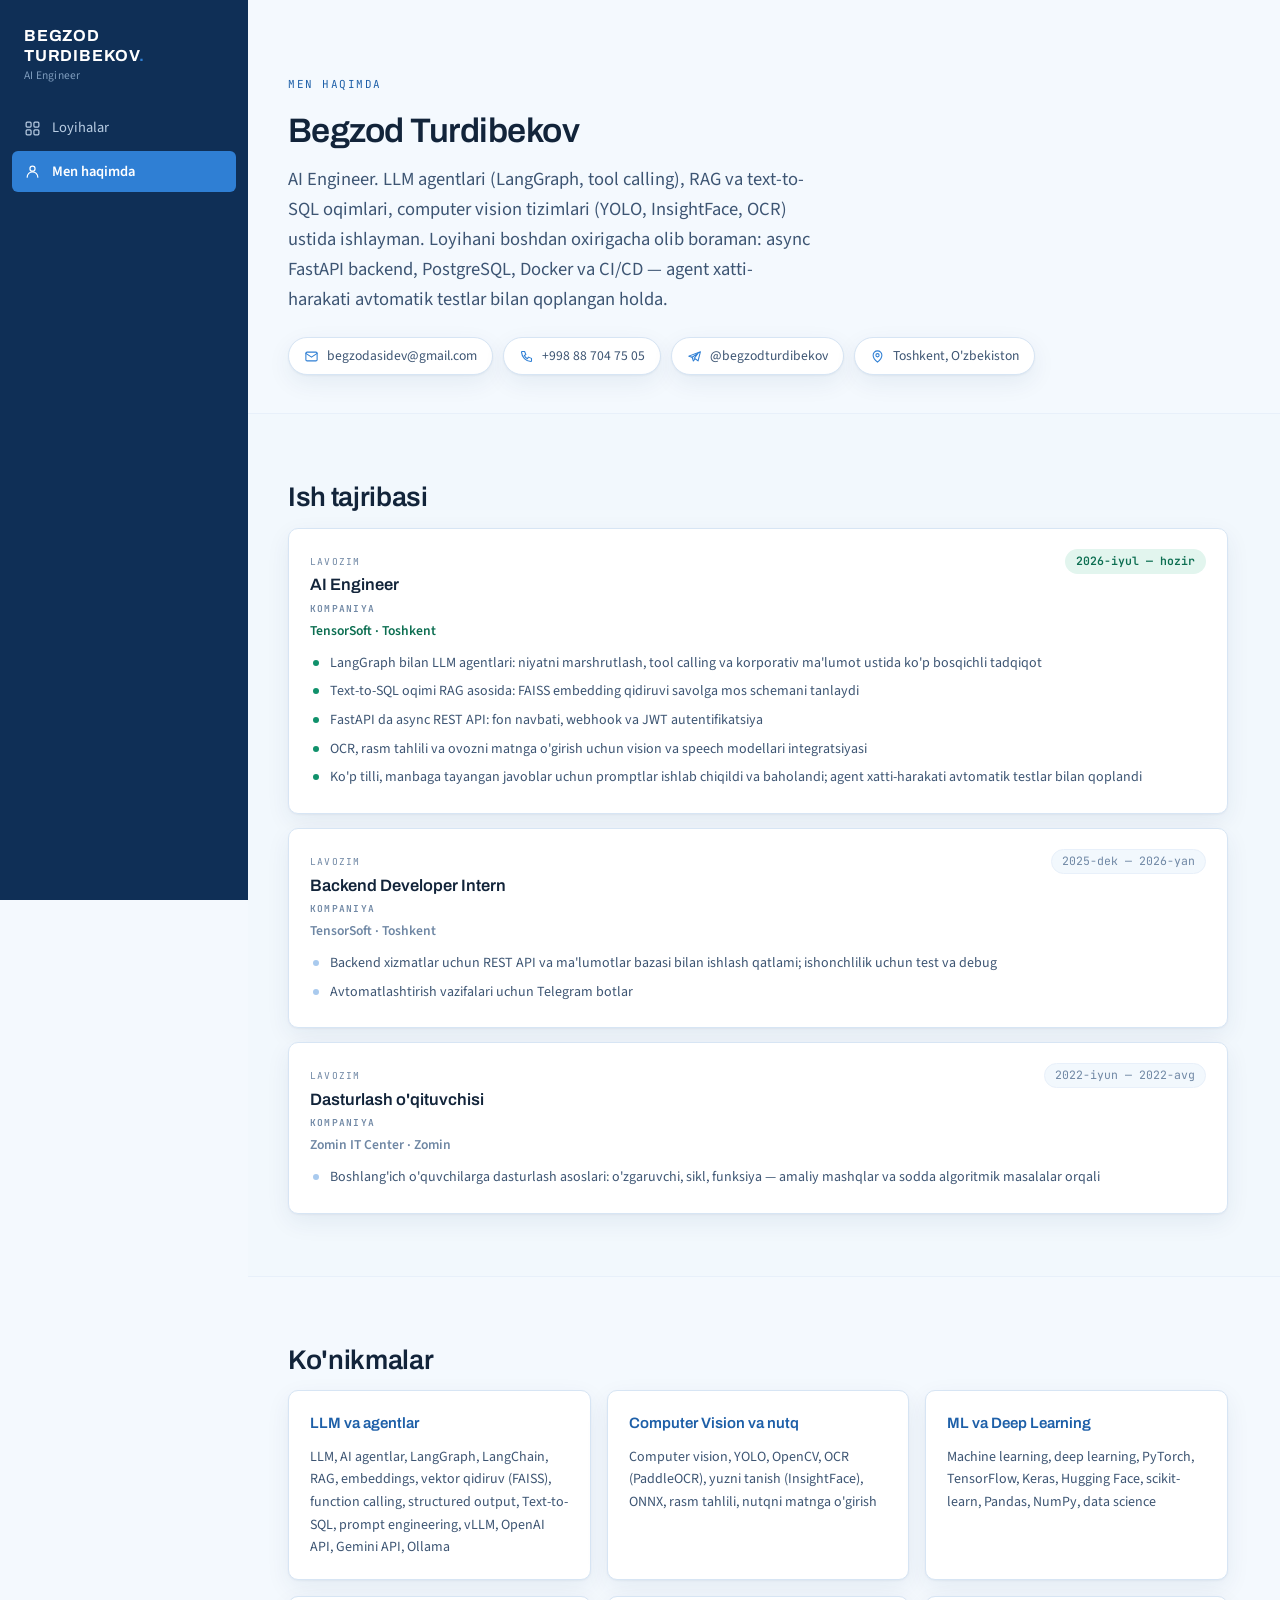
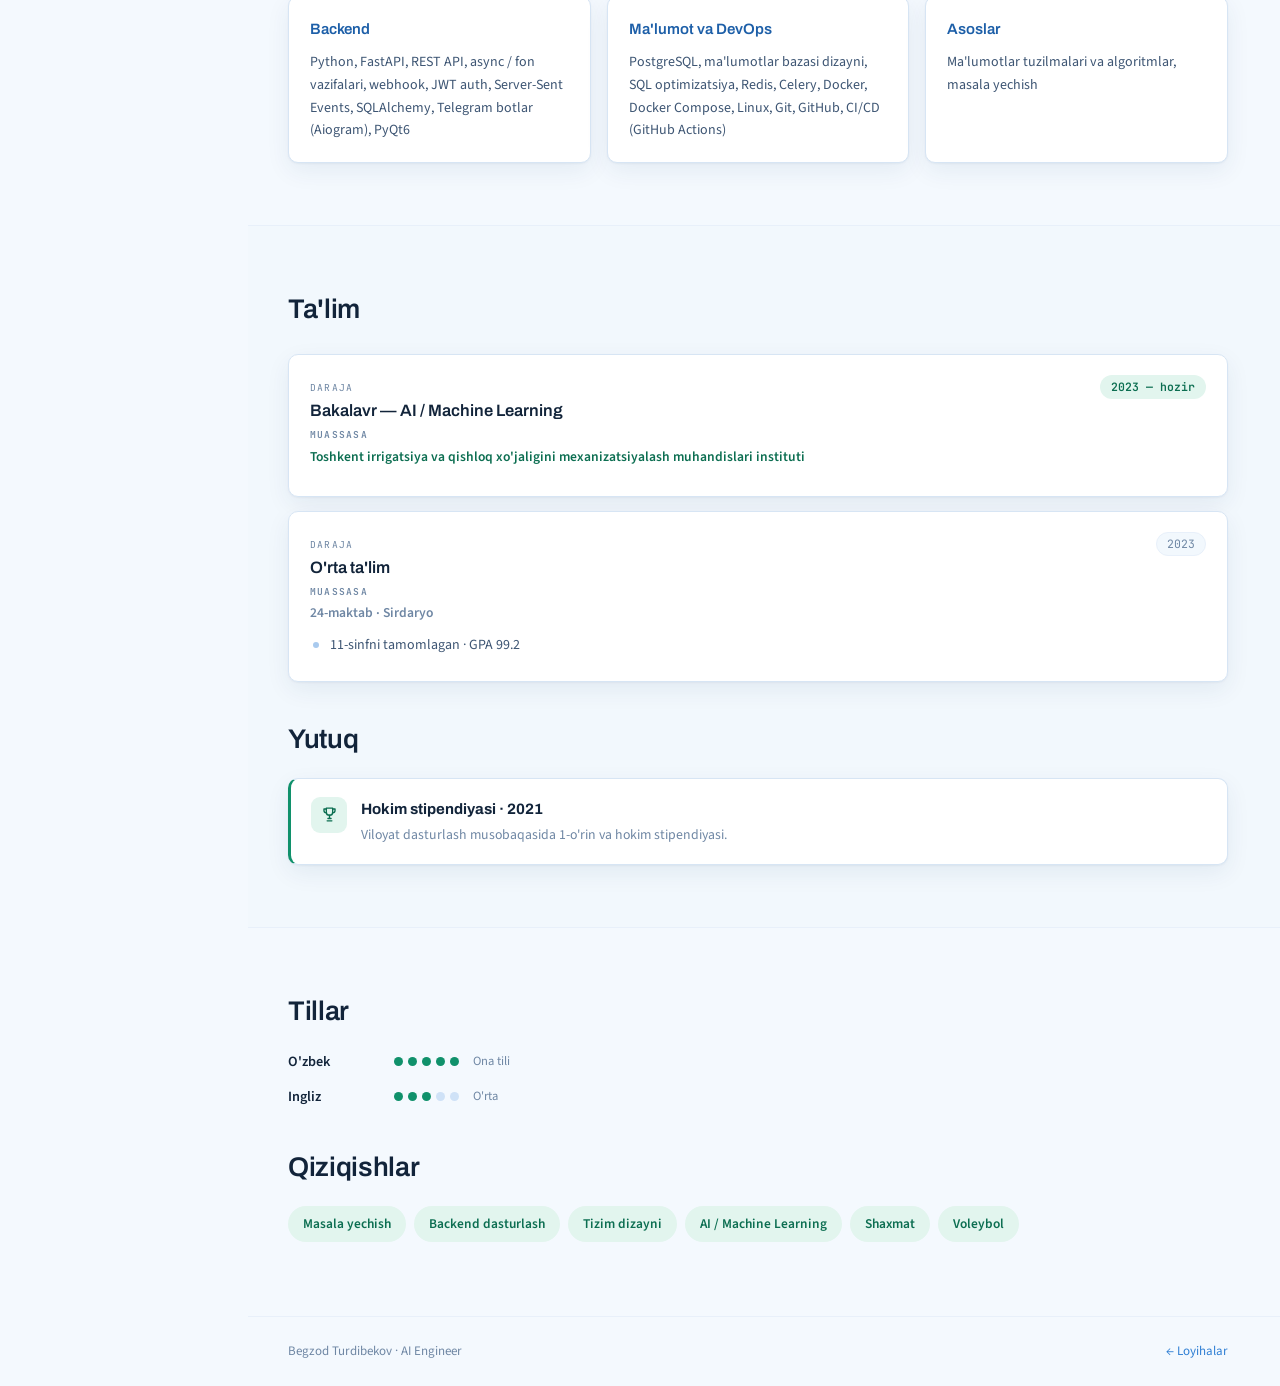
==== about.html @ 57868b2d "files added" ====
<!doctype html>
<html lang="uz">
<head>
<meta charset="utf-8">
<meta name="viewport" content="width=device-width, initial-scale=1, viewport-fit=cover">
<title>Men haqimda</title>
<meta name="description" content="Begzod Turdibekov — AI Engineer. LLM agentlari, RAG, computer vision va backend.">
<link rel="preconnect" href="https://fonts.googleapis.com">
<link rel="preconnect" href="https://fonts.gstatic.com" crossorigin>
<link rel="stylesheet" href="https://fonts.googleapis.com/css2?family=Archivo:wght@500;600;700&family=Source+Sans+3:wght@400;600&family=JetBrains+Mono:wght@400;600&display=swap">
<link rel="stylesheet" href="assets/style.css">
</head>
<body>

<a class="skip" href="#main">Asosiy qismga o'tish</a>

<div class="shell">

  <aside class="side">
    <a class="side-brand" href="index.html">
      BEGZOD <br>TURDIBEKOV<span class="dot">.</span>
      <small>AI Engineer</small>
    </a>

    <nav class="side-nav" aria-label="Asosiy">
      <a href="index.html">
        <svg viewBox="0 0 24 24" aria-hidden="true">
          <rect x="3" y="3" width="7" height="7" rx="1.5"/>
          <rect x="14" y="3" width="7" height="7" rx="1.5"/>
          <rect x="3" y="14" width="7" height="7" rx="1.5"/>
          <rect x="14" y="14" width="7" height="7" rx="1.5"/>
        </svg>
        Loyihalar
      </a>
      <a href="about.html" aria-current="page">
        <svg viewBox="0 0 24 24" aria-hidden="true">
          <circle cx="12" cy="8" r="3.6"/>
          <path d="M4.5 20a7.5 7.5 0 0115 0"/>
        </svg>
        Men haqimda
      </a>
    </nav>
  </aside>

  <div class="main">
    <main id="main">

      <!-- ============ HERO ============ -->
      <section class="wrap home-hero">
        <p class="eyebrow">Men haqimda</p>
        <h1>Begzod Turdibekov</h1>
        <p class="lead">
          AI Engineer. LLM agentlari (LangGraph, tool calling), RAG va
          text-to-SQL oqimlari, computer vision tizimlari (YOLO, InsightFace,
          OCR) ustida ishlayman. Loyihani boshdan oxirigacha olib boraman:
          async FastAPI backend, PostgreSQL, Docker va CI/CD — agent
          xatti-harakati avtomatik testlar bilan qoplangan holda.
        </p>

        <div class="contact">
          <a href="mailto:begzodasidev@gmail.com">
            <svg viewBox="0 0 24 24" aria-hidden="true">
              <rect x="3" y="5" width="18" height="14" rx="2"/>
              <path d="M3 7l9 6 9-6"/>
            </svg>
            begzodasidev@gmail.com
          </a>
          <span>
            <svg viewBox="0 0 24 24" aria-hidden="true">
              <path d="M5 4h4l2 5-2.5 1.5a11 11 0 005 5L15 13l5 2v4a1 1 0 01-1 1A16 16 0 014 5a1 1 0 011-1z"/>
            </svg>
            +998 88 704 75 05
          </span>
          <a href="https://t.me/begzodturdibekov" target="_blank" rel="noopener">
            <svg viewBox="0 0 24 24" aria-hidden="true">
              <path d="M21.5 4.3L2.9 11.4l5.3 1.8 2 6 2.9-3.6 4.6 3.4z"/>
              <path d="M8.2 13.2l9.7-6.6-6.4 8.4"/>
            </svg>
            @begzodturdibekov
          </a>
          <span>
            <svg viewBox="0 0 24 24" aria-hidden="true">
              <path d="M12 21s7-5.6 7-11a7 7 0 10-14 0c0 5.4 7 11 7 11z"/>
              <circle cx="12" cy="10" r="2.6"/>
            </svg>
            Toshkent, O'zbekiston
          </span>
        </div>
      </section>

      <!-- ============ TAJRIBA ============ -->
      <section class="band band-alt">
        <div class="wrap">
          <h2 class="sec-h">Ish tajribasi</h2>
          
          <ul class="tl">

            <li class="now">
              <div class="tl-head">
                <div><span class="tl-label">Lavozim</span>
                <h3 class="tl-role">AI Engineer</h3></div>
                <span class="tl-when">2026-iyul &mdash; hozir</span>
              </div>
              <p class="tl-org"><span class="tl-label">Kompaniya</span>TensorSoft &middot; Toshkent</p>
              <ul>
                <li>LangGraph bilan LLM agentlari: niyatni marshrutlash, tool
                    calling va korporativ ma'lumot ustida ko'p bosqichli
                    tadqiqot</li>
                <li>Text-to-SQL oqimi RAG asosida: FAISS embedding qidiruvi
                    savolga mos schemani tanlaydi</li>
                <li>FastAPI da async REST API: fon navbati, webhook va JWT
                    autentifikatsiya</li>
                <li>OCR, rasm tahlili va ovozni matnga o'girish uchun vision
                    va speech modellari integratsiyasi</li>
                <li>Ko'p tilli, manbaga tayangan javoblar uchun promptlar
                    ishlab chiqildi va baholandi; agent xatti-harakati
                    avtomatik testlar bilan qoplandi</li>
              </ul>
            </li>

            <li>
              <div class="tl-head">
                <div><span class="tl-label">Lavozim</span>
                <h3 class="tl-role">Backend Developer Intern</h3></div>
                <span class="tl-when">2025-dek &mdash; 2026-yan</span>
              </div>
              <p class="tl-org"><span class="tl-label">Kompaniya</span>TensorSoft &middot; Toshkent</p>
              <ul>
                <li>Backend xizmatlar uchun REST API va ma'lumotlar bazasi
                    bilan ishlash qatlami; ishonchlilik uchun test va debug</li>
                <li>Avtomatlashtirish vazifalari uchun Telegram botlar</li>
              </ul>
            </li>

            <li>
              <div class="tl-head">
                <div><span class="tl-label">Lavozim</span>
                <h3 class="tl-role">Dasturlash o'qituvchisi</h3></div>
                <span class="tl-when">2022-iyun &mdash; 2022-avg</span>
              </div>
              <p class="tl-org"><span class="tl-label">Kompaniya</span>Zomin IT Center &middot; Zomin</p>
              <ul>
                <li>Boshlang'ich o'quvchilarga dasturlash asoslari:
                    o'zgaruvchi, sikl, funksiya — amaliy mashqlar va sodda
                    algoritmik masalalar orqali</li>
              </ul>
            </li>

          </ul>
        </div>
      </section>

      <!-- ============ KO'NIKMALAR ============ -->
      <section class="band">
        <div class="wrap">
          <h2 class="sec-h">Ko'nikmalar</h2>
          

          <div class="about-grid">

            <div class="skill">
              <h3>LLM va agentlar</h3>
              <p>LLM, AI agentlar, LangGraph, LangChain, RAG, embeddings,
                 vektor qidiruv (FAISS), function calling, structured output,
                 Text-to-SQL, prompt engineering, vLLM, OpenAI API,
                 Gemini API, Ollama</p>
            </div>

            <div class="skill">
              <h3>Computer Vision va nutq</h3>
              <p>Computer vision, YOLO, OpenCV, OCR (PaddleOCR),
                 yuzni tanish (InsightFace), ONNX, rasm tahlili,
                 nutqni matnga o'girish</p>
            </div>

            <div class="skill">
              <h3>ML va Deep Learning</h3>
              <p>Machine learning, deep learning, PyTorch, TensorFlow, Keras,
                 Hugging Face, scikit-learn, Pandas, NumPy, data science</p>
            </div>

            <div class="skill">
              <h3>Backend</h3>
              <p>Python, FastAPI, REST API, async / fon vazifalari, webhook,
                 JWT auth, Server-Sent Events, SQLAlchemy,
                 Telegram botlar (Aiogram), PyQt6</p>
            </div>

            <div class="skill">
              <h3>Ma'lumot va DevOps</h3>
              <p>PostgreSQL, ma'lumotlar bazasi dizayni, SQL optimizatsiya,
                 Redis, Celery, Docker, Docker Compose, Linux, Git, GitHub,
                 CI/CD (GitHub Actions)</p>
            </div>

            <div class="skill">
              <h3>Asoslar</h3>
              <p>Ma'lumotlar tuzilmalari va algoritmlar, masala yechish</p>
            </div>

          </div>
        </div>
      </section>

      <!-- ============ TA'LIM VA YUTUQ ============ -->
      <section class="band band-alt">
        <div class="wrap">
          <h2 class="sec-h">Ta'lim</h2>

          <ul class="tl" style="margin-top: 22px">
            <li class="now">
              <div class="tl-head">
                <div><span class="tl-label">Daraja</span>
                <h3 class="tl-role">Bakalavr &mdash; AI / Machine Learning</h3></div>
                <span class="tl-when">2023 &mdash; hozir</span>
              </div>
              <p class="tl-org"><span class="tl-label">Muassasa</span>
                Toshkent irrigatsiya va qishloq xo'jaligini mexanizatsiyalash
                muhandislari instituti
              </p>
            </li>
            <li>
              <div class="tl-head">
                <div><span class="tl-label">Daraja</span>
                <h3 class="tl-role">O'rta ta'lim</h3></div>
                <span class="tl-when">2023</span>
              </div>
              <p class="tl-org"><span class="tl-label">Muassasa</span>24-maktab &middot; Sirdaryo</p>
              <ul>
                <li>11-sinfni tamomlagan &middot; GPA 99.2</li>
              </ul>
            </li>
          </ul>

          <h2 class="sec-h" style="margin-top: 36px">Yutuq</h2>
          <div class="award" style="margin-top: 16px">
            <span class="award-ico">
              <svg viewBox="0 0 24 24" aria-hidden="true">
                <path d="M8 4h8v5a4 4 0 01-8 0z"/>
                <path d="M8 5H5v2a3 3 0 003 3M16 5h3v2a3 3 0 01-3 3"/>
                <path d="M12 13v4M9 20h6M10 17h4"/>
              </svg>
            </span>
            <div>
              <b>Hokim stipendiyasi &middot; 2021</b>
              <p>Viloyat dasturlash musobaqasida 1-o'rin va hokim stipendiyasi.</p>
            </div>
          </div>
        </div>
      </section>

      <!-- ============ TILLAR VA QIZIQISHLAR ============ -->
      <section class="band">
        <div class="wrap">
          <h2 class="sec-h">Tillar</h2>
          <div class="langs" style="margin-top: 16px">
            <div class="lang-row">
              <b>O'zbek</b>
              <span class="dots" role="img" aria-label="Ona tili">
                <i class="on"></i><i class="on"></i><i class="on"></i><i class="on"></i><i class="on"></i>
              </span>
              <span class="lang-note">Ona tili</span>
            </div>
            <div class="lang-row">
              <b>Ingliz</b>
              <span class="dots" role="img" aria-label="O'rta daraja">
                <i class="on"></i><i class="on"></i><i class="on"></i><i></i><i></i>
              </span>
              <span class="lang-note">O'rta</span>
            </div>
          </div>

          <h2 class="sec-h" style="margin-top: 38px">Qiziqishlar</h2>
          <div class="chips" style="margin-top: 16px">
            <span>Masala yechish</span>
            <span>Backend dasturlash</span>
            <span>Tizim dizayni</span>
            <span>AI / Machine Learning</span>
            <span>Shaxmat</span>
            <span>Voleybol</span>
          </div>
        </div>
      </section>

    </main>

    <footer class="foot">
      <div class="wrap foot-in">
        <span>Begzod Turdibekov &middot; AI Engineer</span>
        <a href="index.html">&larr; Loyihalar</a>
      </div>
    </footer>
  </div>

</div>

</body>
</html>
---- assets/style.css ----
/* ===========================================================
   Loyihalar sayti — chap panel + och ko'k palitra
   =========================================================== */

:root {
  color-scheme: light;

  --sky-50:  #f2f8fd;
  --sky-100: #e3eefb;
  --sky-200: #cfe2f7;
  --sky-300: #a9caee;

  --blue:     #2f7fd4;
  --blue-dk:  #1d5fa8;
  --navy:     #10355f;

  --ink:      #12243a;
  --ink-2:    #3d5573;
  --ink-3:    #6f87a4;

  --line:      #d7e5f4;
  --line-soft: #e8f0fa;

  --bg:       #f4f9fe;
  --card:     #ffffff;
  --panel:    #0f2f56;
  --panel-2:  #14395f;

  --good:     #1f8a5f;
  --green:    #10916b;
  --green-dk: #0c6e51;
  --green-bg: #e2f5ee;
  --shadow:   0 1px 2px rgba(16,53,95,.05), 0 8px 24px rgba(16,53,95,.07);
  --shadow-l: 0 2px 6px rgba(16,53,95,.08), 0 18px 40px rgba(16,53,95,.12);

  --f-disp: "Archivo", "Helvetica Neue", Arial, sans-serif;
  --f-body: "Source Sans 3", -apple-system, "Segoe UI", sans-serif;
  --f-mono: "JetBrains Mono", "SF Mono", Consolas, monospace;

  --r:   10px;
  --r-s: 6px;
  --side: 248px;
}

@media (prefers-color-scheme: dark) {
  :root:not([data-theme="light"]) {
    color-scheme: dark;
    --sky-50:  #12202f;
    --sky-100: #16283a;
    --sky-200: #1d3549;
    --sky-300: #2b4b66;
    --blue:     #63aaf0;
    --blue-dk:  #8fc4f7;
    --navy:     #cfe2f7;
    --ink:      #e8f0f9;
    --ink-2:    #b2c6db;
    --ink-3:    #8199b5;
    --line:      #24384d;
    --line-soft: #1c2d3f;
    --bg:       #0d1722;
    --card:     #132132;
    --panel:    #0a1725;
    --panel-2:  #102133;
    --good:     #4fb98a;
    --green:    #4cc99b;
    --green-dk: #74dcb4;
    --green-bg: #12302a;
    --shadow:   0 1px 2px rgba(0,0,0,.3), 0 8px 24px rgba(0,0,0,.35);
    --shadow-l: 0 2px 6px rgba(0,0,0,.35), 0 18px 40px rgba(0,0,0,.45);
  }
}

:root[data-theme="dark"] {
  color-scheme: dark;
  --sky-50:  #12202f;
  --sky-100: #16283a;
  --sky-200: #1d3549;
  --sky-300: #2b4b66;
  --blue:     #63aaf0;
  --blue-dk:  #8fc4f7;
  --navy:     #cfe2f7;
  --ink:      #e8f0f9;
  --ink-2:    #b2c6db;
  --ink-3:    #8199b5;
  --line:      #24384d;
  --line-soft: #1c2d3f;
  --bg:       #0d1722;
  --card:     #132132;
  --panel:    #0a1725;
  --panel-2:  #102133;
  --good:     #4fb98a;
  --green:    #4cc99b;
  --green-dk: #74dcb4;
  --green-bg: #12302a;
  --shadow:   0 1px 2px rgba(0,0,0,.3), 0 8px 24px rgba(0,0,0,.35);
  --shadow-l: 0 2px 6px rgba(0,0,0,.35), 0 18px 40px rgba(0,0,0,.45);
}

* { box-sizing: border-box; }
html, body { margin: 0; }

body {
  background: var(--bg);
  color: var(--ink);
  font-family: var(--f-body);
  font-size: 16px;
  line-height: 1.62;
  overflow-wrap: break-word;
  -webkit-font-smoothing: antialiased;
}

img, svg { max-width: 100%; }
a { color: inherit; }

.skip {
  position: absolute; left: -9999px;
  background: var(--navy); color: #fff;
  padding: 10px 16px; z-index: 90; border-radius: var(--r-s);
}
.skip:focus { left: 12px; top: 12px; }

:focus-visible { outline: 2px solid var(--blue); outline-offset: 2px; }

/* ===========================================================
   CHAP PANEL
   =========================================================== */
.shell { display: flex; min-height: 100vh; }

.side {
  width: var(--side); flex: none;
  background: var(--panel);
  color: #dce9f7;
  display: flex; flex-direction: column;
  position: sticky; top: 0; height: 100vh;
  padding: 26px 0 20px;
}

.side-brand {
  display: block; text-decoration: none;
  padding: 0 24px 24px;
  font-family: var(--f-disp); font-weight: 700;
  font-size: 16px; line-height: 1.25;
  letter-spacing: .05em; color: #fff;
}
.side-brand .dot { color: var(--blue); }
.side-brand small {
  display: block; font-family: var(--f-body); font-weight: 400;
  font-size: 11.5px; letter-spacing: .02em; color: #7e9cbd;
  margin-top: 3px;
}

.side-nav { display: flex; flex-direction: column; gap: 2px; padding: 0 12px; }
.side-nav a {
  display: flex; align-items: center; gap: 11px;
  padding: 9px 12px; border-radius: var(--r-s);
  text-decoration: none; font-size: 14.5px; color: #b9cde3;
  transition: background .14s, color .14s;
}
.side-nav a:hover { background: var(--panel-2); color: #fff; }
.side-nav a[aria-current="page"] {
  background: var(--blue); color: #fff; font-weight: 600;
}
.side-nav svg {
  width: 17px; height: 17px; flex: none;
  fill: none; stroke: currentColor; stroke-width: 1.7;
  stroke-linecap: round; stroke-linejoin: round;
}

@media (max-width: 860px) {
  .shell { flex-direction: column; }
  .side {
    width: 100%; height: auto; position: static;
    padding: 14px 0 12px;
    flex-direction: row; align-items: center; flex-wrap: wrap;
    gap: 4px 10px;
  }
  .side-brand { padding: 0 16px; font-size: 14px; }
  .side-brand small { display: none; }
  .side-brand br { display: none; }
  .side-brand { word-spacing: .25em; }
  .side-nav { flex-direction: row; padding: 0 10px; flex-wrap: wrap; }
  .side-nav a { padding: 7px 11px; font-size: 13.5px; }
}

/* ===========================================================
   KONTENT
   =========================================================== */
.main { flex: 1; min-width: 0; }

.wrap {
  width: 100%; max-width: 1020px;
  /* Chapda panel turgani uchun kontent ham chapdan boshlanadi:
     markazlashtirilsa panel bilan matn orasida bo'sh yo'lak qoladi. */
  margin-inline: 0;
  padding-inline: clamp(18px, 3.4vw, 40px);
}

.band { padding-block: clamp(38px, 5.4vw, 62px); }
.band-alt { background: var(--sky-50); border-block: 1px solid var(--line-soft); }

.eyebrow {
  font-family: var(--f-mono); font-size: 11px;
  letter-spacing: .14em; text-transform: uppercase;
  color: var(--blue-dk); margin: 0 0 16px;
}

h1 {
  font-family: var(--f-disp); font-weight: 600;
  font-size: clamp(25px, 3.2vw, 34px); line-height: 1.22;
  letter-spacing: -.015em; margin: 0 0 14px; text-wrap: balance;
  max-width: 20ch;
}
/* Sarlavha ichida rang ishlatilmaydi: bitta gapni ikki rangga bo'lish
   e'tiborni mazmundan chalg'itadi. */
h1 em { font-style: normal; color: inherit; }

.sec-h {
  font-family: var(--f-disp); font-weight: 600;
  font-size: clamp(20px, 2.8vw, 27px); letter-spacing: -.012em;
  margin: 0 0 8px; text-wrap: balance;
}
.sec-lead { color: var(--ink-3); margin: 0 0 28px; max-width: 62ch; }

.lead {
  font-size: clamp(16px, 1.9vw, 18.5px);
  color: var(--ink-2); max-width: 58ch; margin: 0;
}

.mono { font-family: var(--f-mono); font-size: .92em; }
code {
  font-family: var(--f-mono); font-size: .87em;
  background: var(--sky-100); border: 1px solid var(--line-soft);
  padding: 1px 5px; border-radius: 4px; color: var(--blue-dk);
}

/* ===========================================================
   BOSH SAHIFA
   =========================================================== */
.home-hero { padding-block: clamp(44px, 6vw, 76px) clamp(26px, 3vw, 38px); }

.plist { display: grid; gap: 18px; }

.pcard {
  display: block; text-decoration: none;
  background: var(--card);
  border: 1px solid var(--line);
  border-radius: var(--r);
  padding: 26px 28px;
  box-shadow: var(--shadow);
  transition: transform .16s, box-shadow .16s, border-color .16s;
}
.pcard:hover {
  transform: translateY(-3px);
  box-shadow: var(--shadow-l);
  border-color: var(--sky-300);
}
.pcard-top { display: flex; align-items: center; gap: 12px; margin-bottom: 12px; }
.pcard-badge {
  width: 38px; height: 38px; flex: none; border-radius: 9px;
  background: var(--sky-100); color: var(--blue-dk);
  display: grid; place-items: center;
}
.pcard-badge svg {
  width: 20px; height: 20px; fill: none; stroke: currentColor;
  stroke-width: 1.7; stroke-linecap: round; stroke-linejoin: round;
}
.pcard-h {
  font-family: var(--f-disp); font-weight: 700;
  font-size: clamp(18px, 2.2vw, 22px); margin: 0;
  letter-spacing: -.012em; color: var(--ink);
}
.pcard-d { margin: 0 0 16px; color: var(--ink-2); max-width: 62ch; }
.pcard-foot {
  display: flex; flex-wrap: wrap; gap: 10px;
  align-items: center; justify-content: space-between;
}
.pcard-meta { display: flex; flex-wrap: wrap; gap: 6px; }
.pcard-meta span {
  font-family: var(--f-mono); font-size: 11px;
  background: var(--sky-50); border: 1px solid var(--line-soft);
  color: var(--ink-3); border-radius: 5px; padding: 3px 8px;
}
.pcard-go { font-size: 13.5px; font-weight: 600; color: var(--blue); white-space: nowrap; }

/* ===========================================================
   LOYIHA SAHIFASI
   =========================================================== */
.hero { padding-block: clamp(38px, 5vw, 60px) clamp(28px, 3.4vw, 42px); }

.hero-lead {
  font-size: clamp(15.5px, 1.85vw, 18px);
  color: var(--ink-2); max-width: 60ch; margin: 0 0 30px;
}

.demo {
  background: var(--card); border: 1px solid var(--line);
  border-radius: var(--r); padding: 20px 22px; margin-bottom: 26px;
  box-shadow: var(--shadow);
}
.demo-row { display: flex; gap: 12px; align-items: baseline; flex-wrap: wrap; }
.demo-tag {
  font-family: var(--f-mono); font-size: 10px; letter-spacing: .1em;
  text-transform: uppercase; color: var(--ink-3);
  border: 1px solid var(--line); border-radius: 4px;
  padding: 2px 7px; flex: none;
}
.demo-tag-a { color: #fff; border-color: var(--blue); background: var(--blue); }
.demo-text { font-size: 15.4px; min-width: 0; }
.demo-text b { color: var(--blue-dk); }
.demo-pipe {
  display: flex; align-items: center; gap: 8px; flex-wrap: wrap;
  margin: 13px 0; max-width: 100%;
  font-family: var(--f-mono); font-size: 10.6px; color: var(--ink-3);
}
.demo-pipe i { width: 14px; height: 1px; background: var(--sky-300); flex: none; }

.facts { display: grid; grid-template-columns: repeat(4, 1fr); gap: 12px; margin: 0; }
.facts > div {
  background: var(--card); border: 1px solid var(--line);
  border-radius: var(--r-s); padding: 15px 16px;
}
.facts dt {
  font-family: var(--f-disp); font-weight: 700; font-size: 25px;
  line-height: 1; color: var(--blue); font-variant-numeric: tabular-nums;
}
.facts dd { margin: 5px 0 0; font-size: 12.4px; color: var(--ink-3); }
@media (max-width: 620px) { .facts { grid-template-columns: repeat(2, 1fr); } }

.grid {
  display: grid; gap: 16px;
  grid-template-columns: repeat(auto-fit, minmax(min(268px, 100%), 1fr));
}
.mod {
  background: var(--card); border: 1px solid var(--line);
  border-radius: var(--r); padding: 22px 22px 20px;
  display: flex; flex-direction: column;
  box-shadow: var(--shadow);
  transition: transform .16s, box-shadow .16s;
}
.mod:hover { transform: translateY(-2px); box-shadow: var(--shadow-l); }
.mod-top { display: flex; align-items: center; gap: 11px; margin-bottom: 11px; }
.ico-box {
  width: 34px; height: 34px; flex: none; border-radius: 8px;
  background: var(--sky-100); color: var(--blue-dk);
  display: grid; place-items: center;
}
.ico {
  width: 18px; height: 18px;
  fill: none; stroke: currentColor; stroke-width: 1.7;
  stroke-linecap: round; stroke-linejoin: round;
}
.mod h3 {
  font-family: var(--f-disp); font-weight: 600; font-size: 16.5px;
  margin: 0; letter-spacing: -.008em;
}
.mod > p { margin: 0 0 12px; color: var(--ink-2); font-size: 14.5px; }
.bul { margin: 0 0 16px; padding: 0; list-style: none; }
.bul li {
  position: relative; padding-left: 16px; margin-bottom: 5px;
  font-size: 13.5px; color: var(--ink-3);
}
.bul li::before {
  content: ""; position: absolute; left: 0; top: .56em;
  width: 5px; height: 5px; border-radius: 50%; background: var(--sky-300);
}
.tags { display: flex; flex-wrap: wrap; gap: 6px; margin-top: auto; }
.tags span {
  font-family: var(--f-mono); font-size: 10.6px;
  color: var(--blue-dk); background: var(--sky-50);
  border: 1px solid var(--line-soft); border-radius: 5px;
  padding: 3px 7px;
}

.flow {
  list-style: none; margin: 0 0 30px; padding: 0;
  display: grid; gap: 14px;
  grid-template-columns: repeat(auto-fit, minmax(min(212px, 100%), 1fr));
}
.flow li {
  background: var(--card); border: 1px solid var(--line);
  border-radius: var(--r); padding: 18px 19px 16px;
  box-shadow: var(--shadow);
}
.step {
  display: inline-grid; place-items: center;
  width: 24px; height: 24px; border-radius: 50%;
  font-family: var(--f-mono); font-size: 11.5px; font-weight: 600;
  color: #fff; background: var(--blue); margin-bottom: 10px;
}
.flow h3 {
  font-family: var(--f-disp); font-weight: 600; font-size: 15.4px;
  margin: 0 0 8px;
}
.flow p { margin: 0 0 9px; font-size: 13.8px; color: var(--ink-2); }
.flow .note {
  margin: 0; font-size: 12.4px; color: var(--ink-3);
  padding-top: 9px; border-top: 1px solid var(--line-soft);
}

.two {
  display: grid; gap: 16px;
  grid-template-columns: repeat(auto-fit, minmax(min(280px, 100%), 1fr));
}
.panel-c {
  background: var(--card); border: 1px solid var(--line);
  border-radius: var(--r); padding: 22px 23px; box-shadow: var(--shadow);
}
.panel-h {
  font-family: var(--f-disp); font-weight: 600; font-size: 16px;
  margin: 0 0 15px;
}
.mode { padding-bottom: 13px; margin-bottom: 13px; border-bottom: 1px solid var(--line-soft); }
.mode:last-child { padding-bottom: 0; margin-bottom: 0; border-bottom: none; }
.mode b { display: block; font-size: 14.4px; margin-bottom: 3px; }
.mode p { margin: 0; font-size: 13.7px; color: var(--ink-3); }

.checks { list-style: none; margin: 0; padding: 0; }
.checks li {
  position: relative; padding-left: 25px; margin-bottom: 9px;
  font-size: 14px; color: var(--ink-2);
}
.checks li::before {
  content: ""; position: absolute; left: 4px; top: .32em;
  width: 9px; height: 5px;
  border-left: 1.9px solid var(--green); border-bottom: 1.9px solid var(--green);
  transform: rotate(-45deg);
}

.stack { border-top: 1px solid var(--line); }
.srow {
  display: grid; grid-template-columns: 172px 1fr; gap: 5px 24px;
  padding: 13px 0; border-bottom: 1px solid var(--line-soft);
}
.srow h3 {
  font-family: var(--f-disp); font-weight: 600; font-size: 13.6px;
  margin: 0; color: var(--blue-dk);
}
.srow p { margin: 0; font-size: 14px; color: var(--ink-3); }
@media (max-width: 620px) { .srow { grid-template-columns: 1fr; } }

/* Men haqimda */
.about-grid {
  display: grid; gap: 16px;
  grid-template-columns: repeat(auto-fit, minmax(min(240px, 100%), 1fr));
}
.skill {
  background: var(--card); border: 1px solid var(--line);
  border-radius: var(--r); padding: 20px 21px; box-shadow: var(--shadow);
}
.skill h3 {
  font-family: var(--f-disp); font-weight: 600; font-size: 15px;
  margin: 0 0 10px; color: var(--blue-dk);
}
.skill p { margin: 0; font-size: 14px; color: var(--ink-2); }
.skill ul { margin: 0; padding-left: 18px; font-size: 14px; color: var(--ink-2); }
.skill li { margin-bottom: 4px; }

.crumb {
  display: inline-flex; align-items: center; gap: 7px;
  font-size: 13px; color: var(--ink-3); text-decoration: none;
  margin-bottom: 18px;
}
.crumb:hover { color: var(--blue); }

.foot {
  border-top: 1px solid var(--line-soft);
  padding-block: 24px; margin-top: 12px;
}
.foot-in {
  display: flex; flex-wrap: wrap; gap: 6px 18px;
  justify-content: space-between; font-size: 13px; color: var(--ink-3);
}
.foot a { color: var(--blue); text-decoration: none; }

@media (max-width: 480px) {
  .demo { padding: 16px 15px; }
  .mod, .panel-c, .skill { padding: 18px 16px; }
  .pcard { padding: 20px 18px; }
  .flow li { padding: 15px 15px 14px; }
}

@media (prefers-reduced-motion: reduce) {
  * { animation: none !important; transition: none !important; }
}

/* ===========================================================
   MEN HAQIMDA — tajriba, ta'lim, aloqa
   =========================================================== */

/* Aloqa qatori */
.contact {
  display: flex; flex-wrap: wrap; gap: 10px;
  margin-top: 22px;
}
.contact a, .contact span {
  display: inline-flex; align-items: center; gap: 8px;
  background: var(--card); border: 1px solid var(--line);
  border-radius: 999px; padding: 7px 15px;
  font-size: 13.6px; color: var(--ink-2); text-decoration: none;
  box-shadow: var(--shadow);
}
.contact a:hover { border-color: var(--green); color: var(--green-dk); }
.contact svg {
  width: 15px; height: 15px; flex: none;
  fill: none; stroke: var(--blue); stroke-width: 1.7;
  stroke-linecap: round; stroke-linejoin: round;
}

/* Vaqt chizig'i — tajriba va ta'lim.

   Har yozuv alohida KARTA: ilgari ular faqat chiziq bilan bog'langan
   edi va uchta ish bitta uzun matndek ko'rinardi. Karta chegarasi
   ularni aniq ajratadi. */
.tl { list-style: none; margin: 0; padding: 0; display: grid; gap: 14px; }

.tl > li {
  position: relative;
  background: var(--card);
  border: 1px solid var(--line);
  border-radius: var(--r);
  padding: 20px 21px 18px;
  box-shadow: var(--shadow);
}

.tl-head {
  display: flex; flex-wrap: wrap; gap: 4px 14px;
  align-items: baseline; margin-bottom: 2px;
}
.tl-label {
  font-family: var(--f-mono); font-size: 9.6px;
  letter-spacing: .13em; text-transform: uppercase;
  color: var(--ink-3); display: block; margin-bottom: 3px;
}
.tl-role {
  font-family: var(--f-disp); font-weight: 600; font-size: 16.5px;
  margin: 0; color: var(--ink);
}
.tl-when {
  font-family: var(--f-mono); font-size: 11.5px; color: var(--ink-3);
  margin-left: auto; background: var(--sky-50);
  border: 1px solid var(--line-soft); border-radius: 999px;
  padding: 2px 10px; white-space: nowrap;
}
.tl > li.now .tl-when {
  color: var(--green-dk); background: var(--green-bg);
  border-color: transparent; font-weight: 600;
}
.tl-org {
  font-size: 13.6px; color: var(--blue-dk); font-weight: 600;
  margin: 0 0 10px;
}
.tl ul { margin: 0; padding: 0; list-style: none; }
.tl ul li {
  position: relative; padding-left: 20px;
  font-size: 14px; color: var(--ink-2); margin-bottom: 6px;
}
/* Brauzer markeri juda och va kichik edi. O'z belgimiz: to'ldirilgan
   nuqta, matn birinchi qatori bilan bir tekisda.
   
   Rang holatni bildiradi: tugagan ish uchun so'nik (sana chipi bilan
   bir xil oilada), hozirgi ish uchun yashil. Shunda qaysi biri faol
   ekani bir qarashda ko'rinadi. */
.tl ul li::before {
  content: ""; position: absolute; left: 3px; top: .58em;
  width: 6px; height: 6px; border-radius: 50%;
  background: var(--sky-300);
}
.tl > li.now ul li::before { background: var(--green); }

/* Tugagan yozuv butunlay so'niqroq: tashkilot nomi ham asosiy ko'k
   emas, oddiy matn rangida. */
.tl > li:not(.now) .tl-org { color: var(--ink-3); }
.tl > li.now .tl-org { color: var(--green-dk); }

@media (max-width: 560px) {
  .tl-when { margin-left: 0; }
  .tl > li { padding: 16px 16px 14px; }
}

/* Yutuq */
.award {
  display: flex; gap: 14px; align-items: flex-start;
  background: var(--card); border: 1px solid var(--line);
  border-left: 3px solid var(--green);
  border-radius: var(--r); padding: 18px 20px; box-shadow: var(--shadow);
}
.award-ico {
  width: 36px; height: 36px; flex: none; border-radius: 9px;
  background: var(--green-bg); color: var(--green-dk);
  display: grid; place-items: center;
}
.award-ico svg {
  width: 19px; height: 19px; fill: none; stroke: currentColor;
  stroke-width: 1.7; stroke-linecap: round; stroke-linejoin: round;
}
.award b {
  display: block; font-family: var(--f-disp); font-size: 15px;
  margin-bottom: 3px;
}
.award p { margin: 0; font-size: 13.8px; color: var(--ink-3); }

/* Til darajasi */
.langs { display: grid; gap: 12px; max-width: 420px; }
.lang-row {
  display: flex; align-items: center; gap: 14px;
  font-size: 14.2px;
}
.lang-row b { flex: 0 0 92px; font-weight: 600; }
.dots { display: flex; gap: 5px; }
.dots i {
  width: 9px; height: 9px; border-radius: 50%;
  background: var(--sky-200); display: block;
}
.dots i.on { background: var(--green); }
.lang-note { font-size: 12.6px; color: var(--ink-3); }

/* Qiziqishlar */
.chips { display: flex; flex-wrap: wrap; gap: 8px; }
.chips span {
  background: var(--green-bg); border: 1px solid transparent;
  border-radius: 999px; padding: 6px 14px;
  font-size: 13.4px; color: var(--green-dk); font-weight: 600;
}

/* Sahifasi hali yo'q loyiha: karta ko'rinadi, lekin bosilmaydi.
   Ko'tarilish effekti ham yo'q - aks holda bosish mumkindek tuyuladi. */
.pcard-static { cursor: default; }
.pcard-static:hover {
  transform: none;
  box-shadow: var(--shadow);
  border-color: var(--line);
}

/* Sahifasi hali yo'q loyiha belgisi. */
.soon {
  font-size: 12.4px; font-weight: 600; white-space: nowrap;
  color: var(--green-dk); background: var(--green-bg);
  border-radius: 999px; padding: 4px 11px;
}

/* Loyiha kimning buyurtmasi ekani. Shaxsiy loyiha bilan ish
   loyihasini ajratadi - ikkalasi bir ro'yxatda turgani uchun. */
.org-tag {
  display: inline-flex; align-items: center; gap: 6px;
  font-size: 12.2px; font-weight: 600;
  color: var(--blue-dk); background: var(--sky-100);
  border-radius: 999px; padding: 3px 11px;
  white-space: nowrap;
}
.org-tag svg {
  width: 12px; height: 12px; flex: none;
  fill: none; stroke: currentColor; stroke-width: 2;
  stroke-linecap: round; stroke-linejoin: round;
}
/* Karta sarlavhasi yonida turganda o'ramasin. */
.pcard-top .org-tag { margin-left: auto; }
@media (max-width: 620px) {
  .pcard-top .org-tag { margin-left: 0; }
}

/* Loyiha vaqti - sana chipi bilan bir uslubda. */
.when-tag {
  font-family: var(--f-mono); font-size: 11.5px;
  color: var(--ink-3); background: var(--sky-50);
  border: 1px solid var(--line-soft); border-radius: 999px;
  padding: 3px 11px; white-space: nowrap;
}
.when-tag.on {
  color: var(--green-dk); background: var(--green-bg);
  border-color: transparent; font-weight: 600;
}

/* Karta sarlavhasi qatori: nom chapda, belgilar o'ngda. */
.pcard-top { flex-wrap: wrap; }
.pcard-tags {
  display: flex; align-items: center; gap: 7px;
  margin-left: auto; flex-wrap: wrap;
}
@media (max-width: 620px) {
  .pcard-tags { margin-left: 0; width: 100%; }
  .pcard-top .org-tag { margin-left: 0; }
}

/* Loyiha sahifasi sarlavhasi ostidagi meta qatori. */
.proj-meta {
  display: flex; flex-wrap: wrap; gap: 8px;
  margin: -6px 0 18px;
}

/* ===========================================================
   BO'LIM SAHIFASI — maqsad, oqim, namunalar
   =========================================================== */

/* Bo'lim kartasi endi havola: bosilishi bilinib tursin. */
a.mod { text-decoration: none; color: inherit; }
a.mod:hover { border-color: var(--sky-300); }
.mod-go {
  margin-top: 14px; padding-top: 12px;
  border-top: 1px solid var(--line-soft);
  font-size: 13px; font-weight: 600; color: var(--blue);
}

/* Maqsad bloki — sahifaning asosiy javobi. */
.purpose {
  background: var(--card); border: 1px solid var(--line);
  border-left: 3px solid var(--green);
  border-radius: var(--r); padding: 22px 24px;
  box-shadow: var(--shadow); margin-bottom: 8px;
}
.purpose p { margin: 0; font-size: 15.6px; color: var(--ink-2); }
.purpose p + p { margin-top: 10px; }
.purpose b { color: var(--ink); }

/* Oqim qadamlari — vertikal, raqamli. */
.steps { list-style: none; margin: 0; padding: 0; display: grid; gap: 12px; }
.steps > li {
  display: grid; grid-template-columns: 30px 1fr; gap: 14px;
  background: var(--card); border: 1px solid var(--line);
  border-radius: var(--r); padding: 16px 18px;
  box-shadow: var(--shadow);
}
.steps .n {
  width: 26px; height: 26px; border-radius: 50%;
  display: grid; place-items: center;
  font-family: var(--f-mono); font-size: 11.5px; font-weight: 600;
  color: #fff; background: var(--blue);
}
.steps h3 {
  font-family: var(--f-disp); font-weight: 600; font-size: 15.4px;
  margin: 0 0 5px;
}
.steps p { margin: 0; font-size: 14px; color: var(--ink-2); }
.steps .used {
  margin-top: 9px; display: flex; flex-wrap: wrap; gap: 6px;
}
.steps .used span {
  font-family: var(--f-mono); font-size: 10.6px;
  color: var(--blue-dk); background: var(--sky-50);
  border: 1px solid var(--line-soft); border-radius: 5px;
  padding: 3px 7px;
}

/* Namuna — savol va javob. */
.sample {
  background: var(--card); border: 1px solid var(--line);
  border-radius: var(--r); padding: 18px 20px;
  box-shadow: var(--shadow); margin-bottom: 12px;
}
.sample-q, .sample-a {
  display: flex; gap: 11px; align-items: baseline; flex-wrap: wrap;
}
.sample-a { margin-top: 12px; padding-top: 12px; border-top: 1px solid var(--line-soft); }
.sample-tag {
  font-family: var(--f-mono); font-size: 9.6px; letter-spacing: .1em;
  text-transform: uppercase; flex: none;
  border-radius: 4px; padding: 2px 7px;
  color: var(--ink-3); border: 1px solid var(--line);
}
.sample-tag.a {
  color: #fff; background: var(--green); border-color: var(--green);
}
.sample-text { font-size: 14.8px; min-width: 0; color: var(--ink-2); }
.sample-text b { color: var(--ink); }

/* Ekran rasmlari. */
.shots { display: grid; gap: 16px; }
.shot {
  background: var(--card); border: 1px solid var(--line);
  border-radius: var(--r); overflow: hidden; box-shadow: var(--shadow);
}
.shot img { display: block; width: 100%; height: auto; }
.shot figcaption {
  padding: 11px 16px; font-size: 13px; color: var(--ink-3);
  border-top: 1px solid var(--line-soft);
}

/* ===========================================================
   OQIM — n8n uslubidagi tugunlar zanjiri
   Har qadam alohida tugun, ular strelka bilan bog'langan.
   =========================================================== */
.wf {
  list-style: none; margin: 0; padding: 0;
  display: grid; gap: 0;
}

.wf > li {
  display: grid;
  grid-template-columns: 52px 1fr;
  gap: 0 18px;
  position: relative;
  padding-bottom: 30px;
}
.wf > li:last-child { padding-bottom: 0; }

/* Tugunlar orasidagi ulagich chiziq. */
.wf > li:not(:last-child)::before {
  content: "";
  position: absolute;
  left: 25px; top: 52px; bottom: 8px;
  width: 2px;
  background: linear-gradient(var(--sky-300), var(--sky-200));
}
/* Strelka uchi. */
.wf > li:not(:last-child)::after {
  content: "";
  position: absolute;
  left: 20px; bottom: 0;
  width: 0; height: 0;
  border-left: 6px solid transparent;
  border-right: 6px solid transparent;
  border-top: 7px solid var(--sky-300);
}

/* Tugun raqami — dumaloq, ko'k. */
.wf-node {
  width: 52px; height: 52px; border-radius: 13px;
  display: grid; place-items: center;
  background: var(--card);
  border: 2px solid var(--blue);
  box-shadow: var(--shadow);
  position: relative; z-index: 1;
}
.wf-node span {
  font-family: var(--f-mono); font-size: 14px; font-weight: 600;
  color: var(--blue);
}
/* Birinchi va oxirgi tugun rangi bilan ajraladi: kirish va chiqish. */
.wf > li:first-child .wf-node { border-color: var(--ink-3); }
.wf > li:first-child .wf-node span { color: var(--ink-2); }
.wf > li:last-child .wf-node { border-color: var(--green); background: var(--green-bg); }
.wf > li:last-child .wf-node span { color: var(--green-dk); }

/* Tugun mazmuni — karta. */
.wf-body {
  background: var(--card); border: 1px solid var(--line);
  border-radius: var(--r); padding: 15px 18px 14px;
  box-shadow: var(--shadow);
  align-self: start;
}
.wf-body h3 {
  font-family: var(--f-disp); font-weight: 600; font-size: 15.4px;
  margin: 0 0 6px;
}
.wf-body p { margin: 0; font-size: 14px; color: var(--ink-2); }

/* Qaysi vosita ishlatilgani. */
.wf-used {
  margin-top: 11px; padding-top: 10px;
  border-top: 1px solid var(--line-soft);
  display: flex; flex-wrap: wrap; gap: 6px;
}
.wf-used span {
  font-family: var(--f-mono); font-size: 10.6px;
  color: var(--blue-dk); background: var(--sky-50);
  border: 1px solid var(--line-soft); border-radius: 5px;
  padding: 3px 8px;
}

@media (max-width: 560px) {
  .wf > li { grid-template-columns: 40px 1fr; gap: 0 12px; }
  .wf-node { width: 40px; height: 40px; border-radius: 11px; }
  .wf-node span { font-size: 12.5px; }
  .wf > li:not(:last-child)::before { left: 19px; top: 44px; }
  .wf > li:not(:last-child)::after { left: 14px; }
  .wf-body { padding: 13px 14px 12px; }
}

/* ===========================================================
   CANVAS OQIM — n8n muharriri ko'rinishi
   Gorizontal, nuqtali fon, egri ulagichlar.
   =========================================================== */
.canvas {
  background: var(--sky-50);
  border: 1px solid var(--line);
  border-radius: var(--r);
  box-shadow: var(--shadow);
  /* n8n dagi nuqtali to'r. */
  background-image: radial-gradient(var(--sky-300) 1px, transparent 1px);
  background-size: 18px 18px;
  overflow-x: auto;
  padding: 10px;
}
.canvas svg { display: block; width: 100%; min-width: 760px; height: auto; }

/* Tugun matni SVG ichida - tema tokenlaridan rang oladi. */
.wf-title { fill: var(--ink); font-weight: 600; }
.wf-sub   { fill: var(--ink-3); }
.wf-box   { fill: var(--card); stroke: var(--line); }
.wf-box-in  { stroke: var(--ink-3); }
.wf-box-ai  { stroke: var(--blue); }
.wf-box-out { stroke: var(--green); fill: var(--green-bg); }
.wf-link  { stroke: var(--sky-300); fill: none; stroke-width: 1.6; }
.wf-dot   { fill: var(--sky-300); }
.wf-ic    { fill: none; stroke: var(--blue); stroke-width: 1.7;
            stroke-linecap: round; stroke-linejoin: round; }
.wf-ic-in { stroke: var(--ink-3); }
.wf-ic-out{ stroke: var(--green-dk); }

.canvas-note {
  font-size: 12.6px; color: var(--ink-3); margin: 10px 0 0;
}

/* Loop chizig'i - xato bo'lganda qaytish. Kehribar emas, ogohlantirish
   rangi kerak emas: bu normal ish jarayoni, xato emas. */
.wf-loop {
  stroke: var(--green); fill: none; stroke-width: 1.5;
  stroke-dasharray: 6 4;
}
.wf-loop-t { fill: var(--green-dk); font-family: var(--f-mono); }

/* Modelga tayanmaydigan tugun ikonkasi - neytral rang. */
.wf-ic-plain { stroke: var(--ink-3); }

/* Model nishoni — tugun burchagidagi kichik robot.
   Tugunning o'z ikonkasi nima qilishini aytadi, robot esa buni
   MODEL bajarayotganini. Ikkalasi bir-birini almashtirmaydi. */
.wf-bot-bg { fill: var(--blue); stroke: var(--card); stroke-width: 1.6; }
.wf-bot    { fill: none; stroke: #fff; stroke-width: 1.5;
             stroke-linecap: round; stroke-linejoin: round; }

/* ===========================================================
   Tugun tafsiloti — canvas ostida ochiladigan panel
   =========================================================== */
.wf-hit { cursor: pointer; }
.wf-hit rect.wf-box { transition: stroke .14s, filter .14s; }
.wf-hit:hover rect.wf-box { stroke: var(--blue); }
.wf-hit:focus { outline: none; }
.wf-hit:focus-visible rect.wf-box { stroke: var(--blue); stroke-width: 2.6; }

/* Tanlangan tugun. */
.wf-hit.sel rect.wf-box { stroke: var(--blue); stroke-width: 2.8; }

.node-info {
  margin-top: 14px;
  background: var(--card); border: 1px solid var(--line);
  border-left: 3px solid var(--blue);
  border-radius: var(--r); padding: 18px 20px;
  box-shadow: var(--shadow);
}
.node-info.idle {
  border-left-color: var(--line);
  background: transparent; box-shadow: none;
  padding: 12px 2px; border: none;
}
.node-info.idle p { margin: 0; font-size: 13px; color: var(--ink-3); }

.ni-head {
  display: flex; flex-wrap: wrap; gap: 8px 12px;
  align-items: baseline; margin-bottom: 8px;
}
.ni-head h3 {
  font-family: var(--f-disp); font-weight: 600; font-size: 16px; margin: 0;
}
.ni-bot {
  font-size: 11.4px; font-weight: 600; color: #fff;
  background: var(--blue); border-radius: 999px; padding: 2px 10px;
}
.ni-plain {
  font-size: 11.4px; font-weight: 600; color: var(--ink-3);
  background: var(--sky-50); border: 1px solid var(--line-soft);
  border-radius: 999px; padding: 2px 10px;
}
.node-info p.ni-text { margin: 0; font-size: 14.4px; color: var(--ink-2); }
.ni-used {
  margin-top: 12px; padding-top: 11px;
  border-top: 1px solid var(--line-soft);
  display: flex; flex-wrap: wrap; gap: 6px;
}
.ni-used span {
  font-family: var(--f-mono); font-size: 10.8px;
  color: var(--blue-dk); background: var(--sky-50);
  border: 1px solid var(--line-soft); border-radius: 5px;
  padding: 3px 8px;
}

/* Loyiha nomi — bo'lim sahifasi tepasida, qaysi loyihaga tegishli
   ekani darrov ko'rinsin. Nafaqat izoh, balki havola ham. */
.proj-back {
  display: inline-flex; align-items: center; gap: 9px;
  text-decoration: none; margin-bottom: 14px;
  font-family: var(--f-disp); font-weight: 600;
  font-size: 15px; color: var(--blue-dk);
  background: var(--sky-100); border: 1px solid var(--sky-200);
  border-radius: 999px; padding: 6px 16px 6px 12px;
  transition: border-color .14s, background .14s;
}
.proj-back:hover { background: var(--sky-200); border-color: var(--sky-300); }
.proj-back svg {
  width: 15px; height: 15px; flex: none;
  fill: none; stroke: currentColor; stroke-width: 1.9;
  stroke-linecap: round; stroke-linejoin: round;
}
.proj-back .step-n {
  font-family: var(--f-mono); font-size: 11.5px; font-weight: 400;
  color: var(--ink-3); border-left: 1px solid var(--sky-300);
  padding-left: 9px; margin-left: 2px;
}

/* ===========================================================
   Ekran rasmlari — haqiqiy tizim ko'rinishi
   =========================================================== */
.shots { display: grid; gap: 18px; }
.shot {
  background: var(--card); border: 1px solid var(--line);
  border-radius: var(--r); overflow: hidden; box-shadow: var(--shadow);
}
.shot img { display: block; width: 100%; height: auto; }
.shot figcaption {
  padding: 12px 18px; font-size: 13.4px; color: var(--ink-3);
  border-top: 1px solid var(--line-soft); line-height: 1.5;
}
.shot figcaption b { color: var(--ink-2); }

/* ===========================================================
   KARUSEL — markazdagi rasm katta, chetdagilar kichik
   =========================================================== */
.carousel { position: relative; }

.car-track {
  /* Grid: markaziy ustun keng, yon ustunlar tor va teng.
     Flex bilan birinchi/oxirgi rasmda markaz siljib ketardi. */
  display: grid;
  grid-template-columns: 1fr minmax(0, 2.3fr) 1fr;
  align-items: center; justify-items: center;
  gap: 18px; padding-block: 10px;
}

.car-item {
  margin: 0; width: 100%;
  background: var(--card); border: 1px solid var(--line);
  border-radius: var(--r); overflow: hidden;
  box-shadow: var(--shadow); cursor: pointer;
  transition: opacity .3s ease, filter .3s ease;
  opacity: .5; filter: saturate(.55);
}
.car-item:hover { opacity: .8; }

/* Hamma rasm bir xil nisbatda turadi. Aks holda har rasmning o'z
   bo'yi karusel balandligini o'zgartirib, sahifa sakrab ketardi.
   `contain` rasmni kesmaydi - butunlayicha ichiga sig'diradi. */
.car-item img {
  display: block; width: 100%;
  aspect-ratio: 16 / 9; object-fit: contain;
  background: var(--sky-50);
}

/* Markazdagi — asosiy: to'liq rang, kattaroq, aniq hoshiya. */
.car-item.is-center {
  grid-column: 2; opacity: 1; filter: none; cursor: default;
  box-shadow: var(--shadow-l); border-color: var(--sky-300);
}
.car-item.is-left  { grid-column: 1; }
.car-item.is-right { grid-column: 3; }
/* Uzoqdagilar ko'rinmaydi: uchtadan ko'pi tirbandlik qiladi. */
.car-item.is-far { display: none; }

/* Boshqaruv */
.car-nav {
  display: flex; align-items: center; justify-content: center;
  gap: 14px; margin-top: 14px;
}
.car-btn {
  width: 38px; height: 38px; flex: none;
  display: grid; place-items: center;
  background: var(--card); color: var(--blue-dk);
  border: 1px solid var(--line); border-radius: 50%;
  cursor: pointer; box-shadow: var(--shadow);
  transition: border-color .14s, background .14s, color .14s;
}
.car-btn:hover { border-color: var(--blue); color: var(--blue); }
.car-btn:disabled { opacity: .35; cursor: default; }
.car-btn:disabled:hover { border-color: var(--line); color: var(--blue-dk); }
.car-btn svg {
  width: 17px; height: 17px;
  fill: none; stroke: currentColor; stroke-width: 2;
  stroke-linecap: round; stroke-linejoin: round;
}

.car-dots { display: flex; gap: 7px; align-items: center; }
.car-dot {
  width: 8px; height: 8px; border-radius: 50%; padding: 0;
  background: var(--sky-200); border: none; cursor: pointer;
  transition: background .16s, width .16s;
}
.car-dot.on { background: var(--blue); width: 22px; border-radius: 999px; }


@media (max-width: 720px) {
  /* Tor ekranda faqat markaziy rasm: yon rasmlar juda kichrayib ketardi. */
  .car-track {
    grid-template-columns: 1fr; gap: 0; min-height: 0;
  }
  .car-item.is-left, .car-item.is-right { display: none; }
  .car-item.is-center { grid-column: 1; }
}

/* Batch takrori — bitta tugun bir necha marta ishlashini ko'rsatadi.
   Orqadagi "soya" qatlamlar takrorni bildiradi. */
.wf-stack { fill: var(--card); stroke: var(--line); stroke-width: 1.4; }
.wf-loop-t.wf-batch { fill: var(--blue-dk); }

/* Bir sahifadagi bir nechta oqim uchun sarlavha. */
.flow-h {
  font-family: var(--f-disp); font-weight: 600; font-size: 16.5px;
  margin: 28px 0 4px; color: var(--ink);
}
.flow-h:first-of-type { margin-top: 6px; }
.flow-lead {
  margin: 0 0 12px; font-size: 14px; color: var(--ink-3); max-width: 62ch;
}
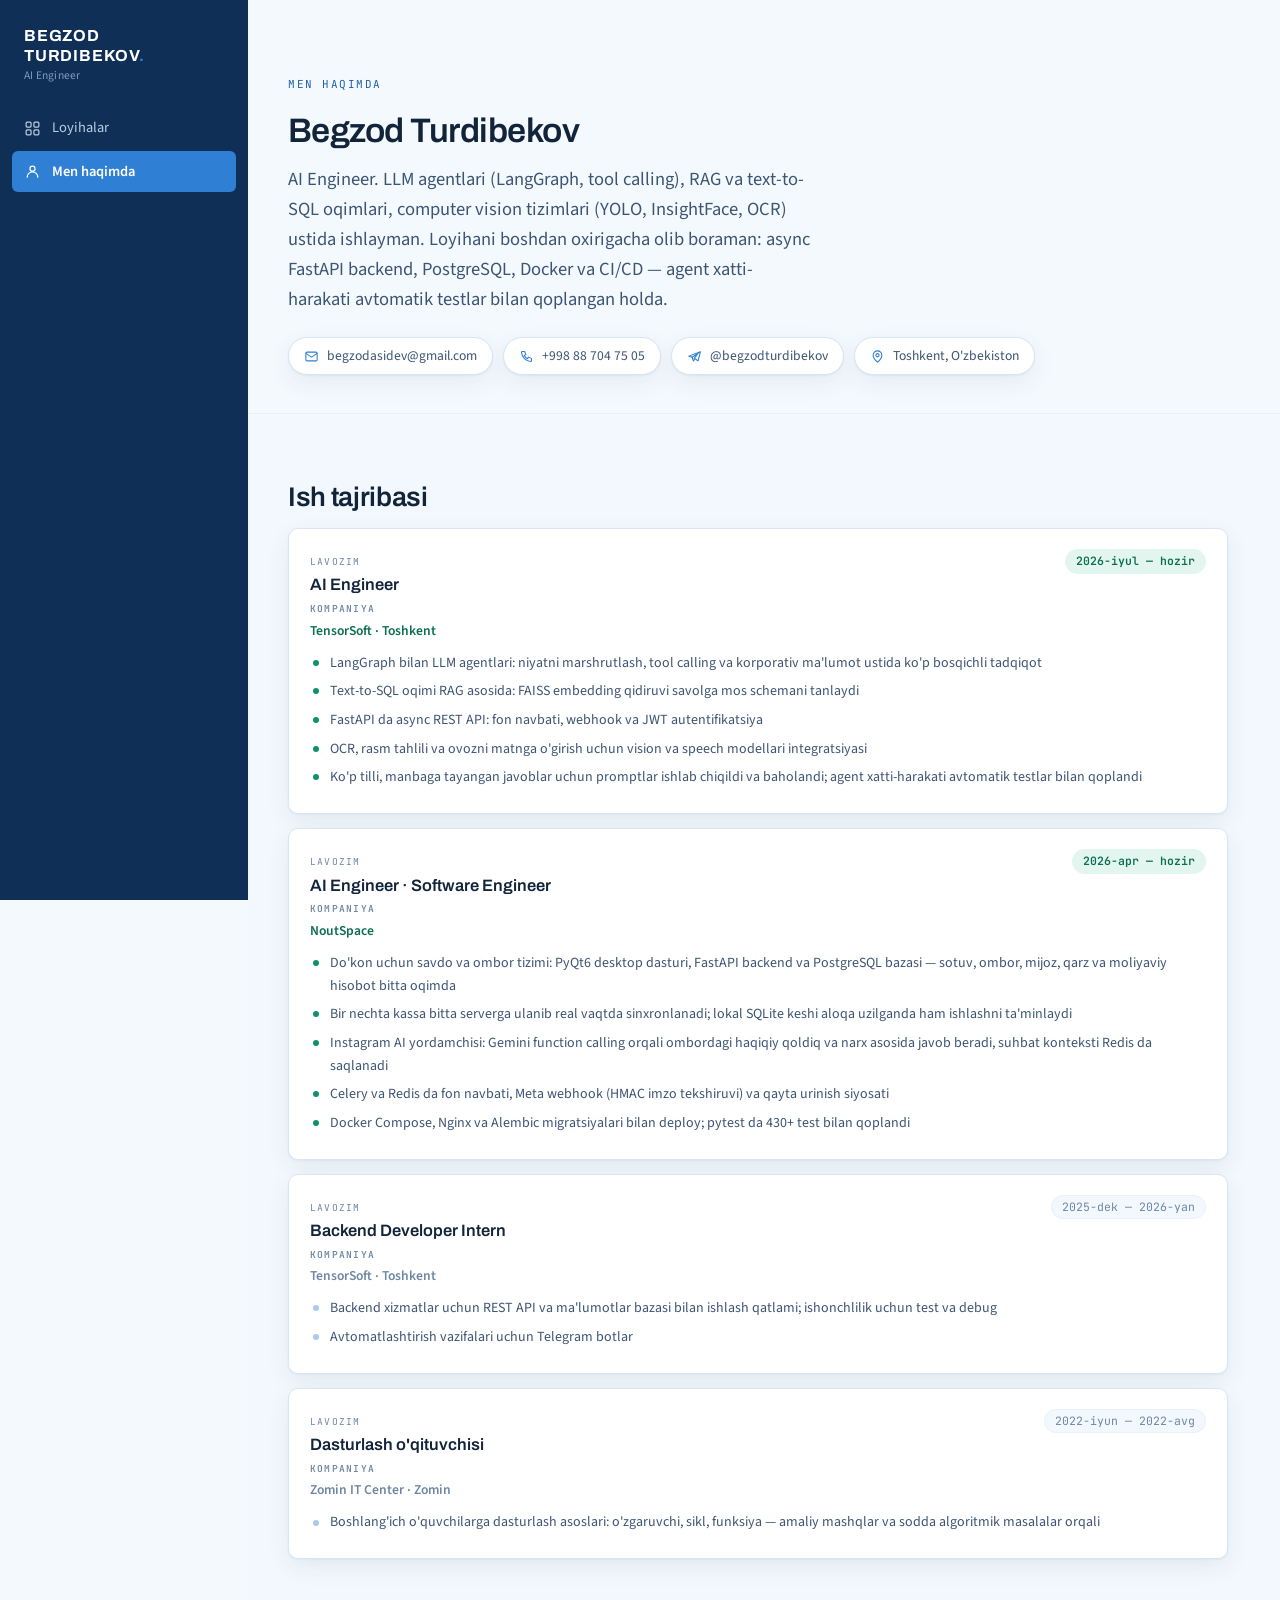
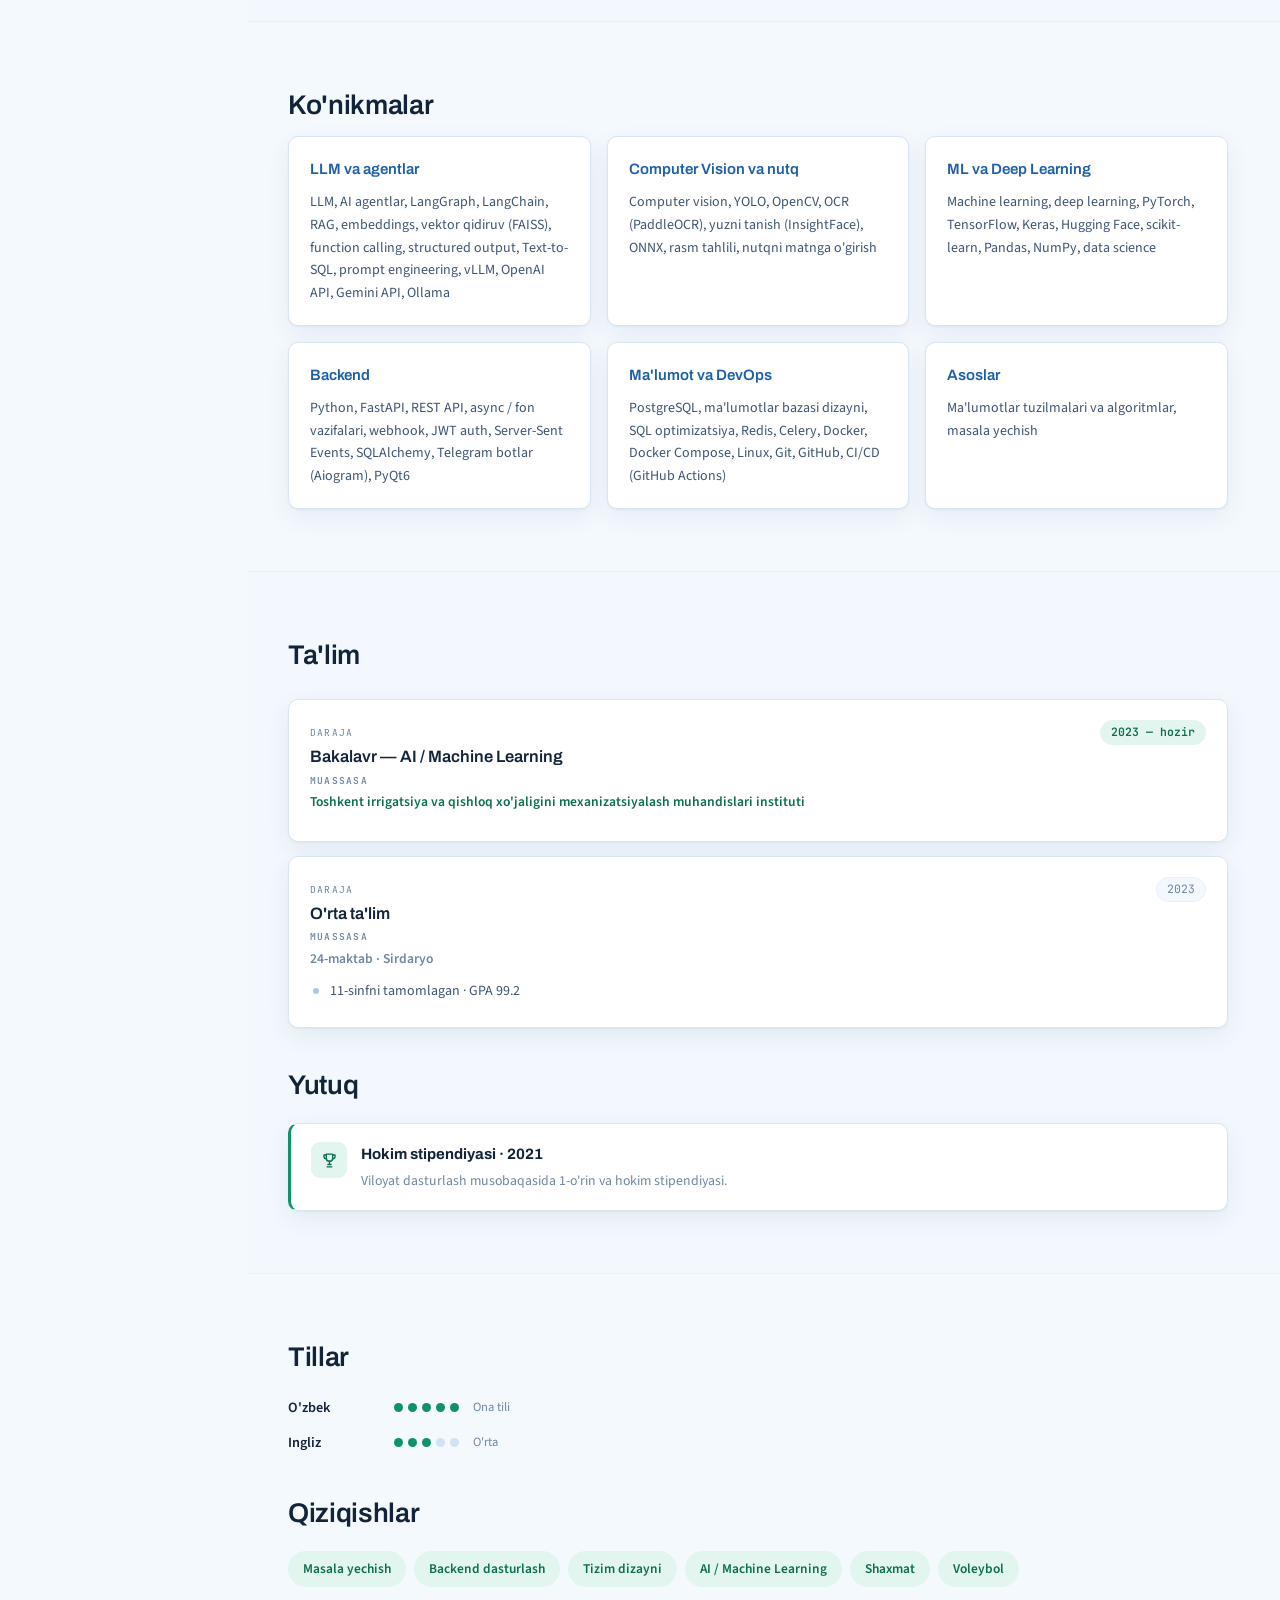
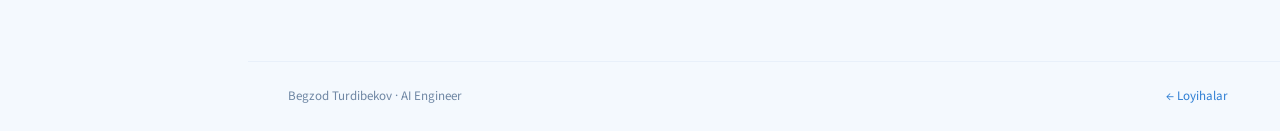
==== commit 8019cf7e: "kerakli ma'lumotlar qo'shildi" ====
--- a/about.html
+++ b/about.html
@@ -118,6 +118,30 @@
               </ul>
             </li>
 
+            <li class="now">
+              <div class="tl-head">
+                <div><span class="tl-label">Lavozim</span>
+                <h3 class="tl-role">AI Engineer &middot; Software Engineer</h3></div>
+                <span class="tl-when">2026-apr &mdash; hozir</span>
+              </div>
+              <p class="tl-org"><span class="tl-label">Kompaniya</span>NoutSpace</p>
+              <ul>
+                <li>Do'kon uchun savdo va ombor tizimi: PyQt6 desktop dasturi,
+                    FastAPI backend va PostgreSQL bazasi &mdash; sotuv, ombor,
+                    mijoz, qarz va moliyaviy hisobot bitta oqimda</li>
+                <li>Bir nechta kassa bitta serverga ulanib real vaqtda
+                    sinxronlanadi; lokal SQLite keshi aloqa uzilganda ham
+                    ishlashni ta'minlaydi</li>
+                <li>Instagram AI yordamchisi: Gemini function calling orqali
+                    ombordagi haqiqiy qoldiq va narx asosida javob beradi,
+                    suhbat konteksti Redis da saqlanadi</li>
+                <li>Celery va Redis da fon navbati, Meta webhook (HMAC imzo
+                    tekshiruvi) va qayta urinish siyosati</li>
+                <li>Docker Compose, Nginx va Alembic migratsiyalari bilan
+                    deploy; pytest da 430+ test bilan qoplandi</li>
+              </ul>
+            </li>
+
             <li>
               <div class="tl-head">
                 <div><span class="tl-label">Lavozim</span>
